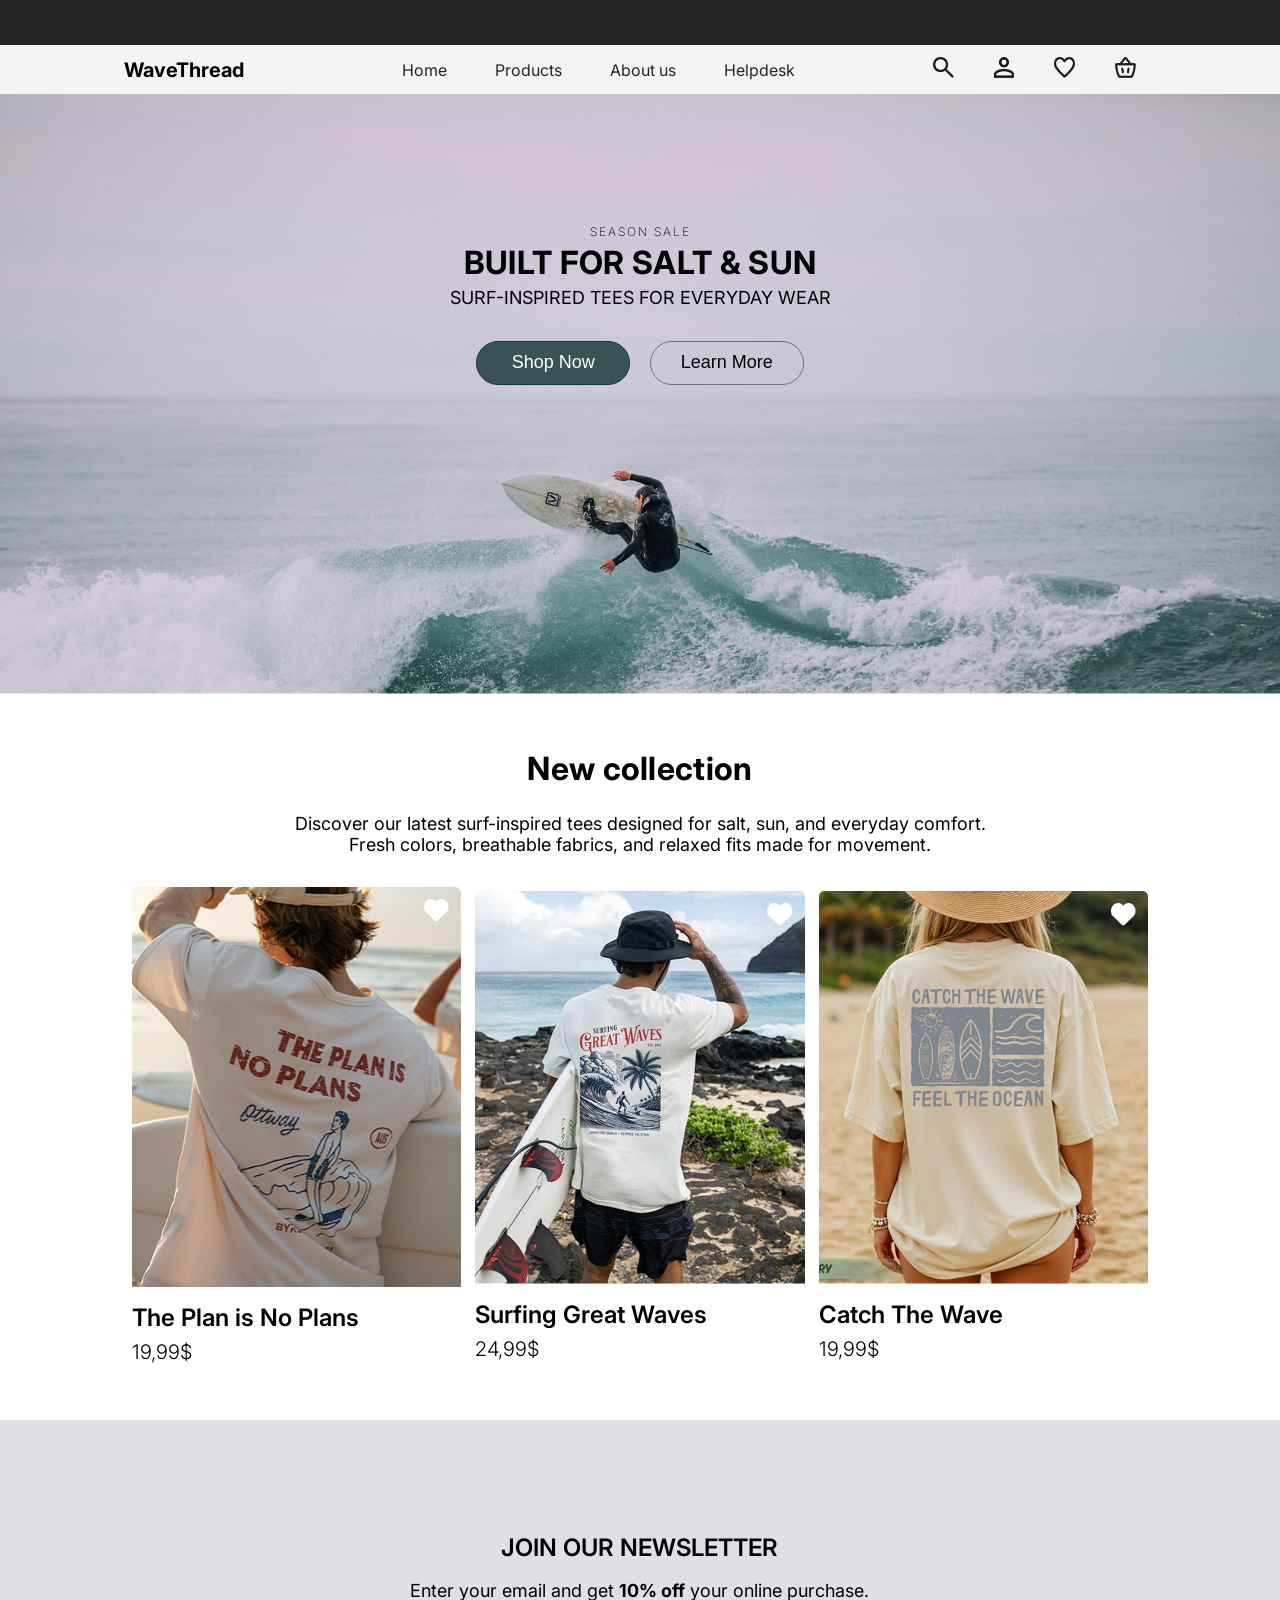
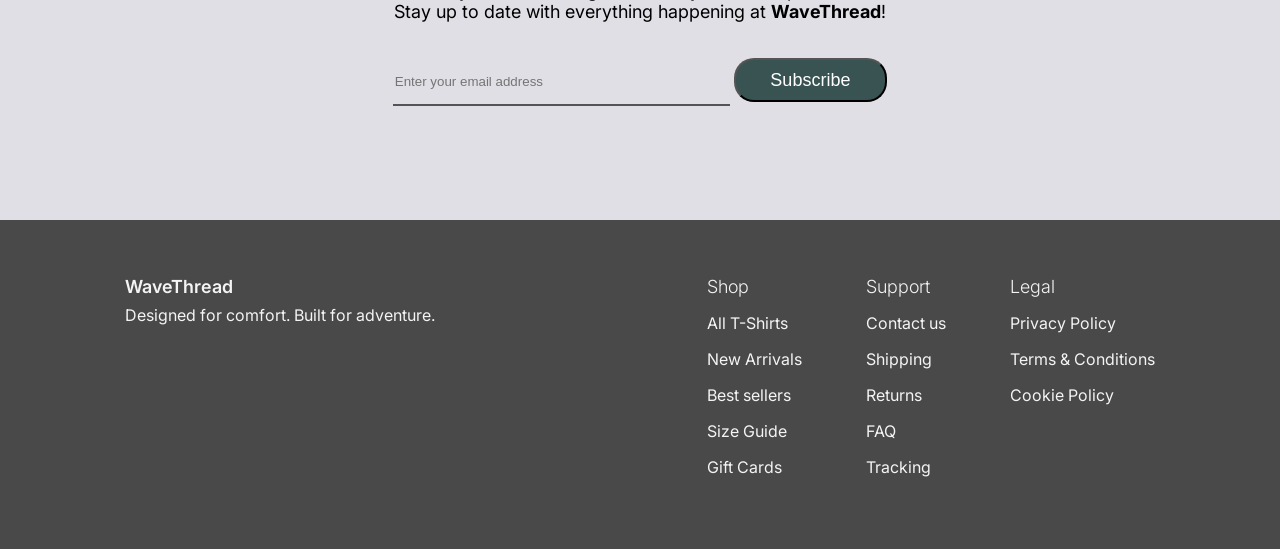
==== index.html @ 22cf1d7d "Fixed Hamburger Menu + Separate the JS file" ====
<!DOCTYPE html>
<html lang="en">
  <head>
    <meta charset="UTF-8" />
    <meta name="viewport" content="width=device-width, initial-scale=1.0" />

    <!-- Fonts -->
    <link rel="preconnect" href="https://fonts.googleapis.com" />
    <link rel="preconnect" href="https://fonts.gstatic.com" crossorigin />
    <link
      href="https://fonts.googleapis.com/css2?family=Inter:ital,opsz,wght@0,14..32,100..900;1,14..32,100..900&display=swap"
      rel="stylesheet"
    />

    <link rel="stylesheet" href="/CSS/style.css" />
    <link rel="stylesheet" href="/CSS/nav_footer.css" />
    <script src="/JS/script.js" defer></script>
    <script src="/JS/hamburger.js" defer></script>
    <script src="/JS/cartPop.js" defer></script>

    <title>WaveThread</title>
  </head>
  <body>
    <header>
      <div id="black-line"></div>

      <div class="header-content">
        <p id="shop-name">WaveThread</p>

        <img
          src="/images/hamburger.png"
          alt="HamburgerMenu"
          class="hamburger-img"
          id="hamburger"
        />

        <nav>
          <ul class="nav-links">
            <li><a href="index.html">Home</a></li>
            <li><a href="products.html">Products</a></li>
            <li><a>About us</a></li>
            <li><a>Helpdesk</a></li>
          </ul>
        </nav>

        <div class="icons">
          <a href="#"
            ><img src="/images/search.png" alt="Search Icon" class="search"
          /></a>
          <a href="#"
            ><img src="/images/account.png" alt="User Account Icon"
          /></a>
          <a href="#"><img src="/images/favs.png" alt="Favourites Icon" /></a>
          <a href="#" id="cartIcon"
            ><img src="/images/cart.png" alt="Cart Icon"
          /></a>
        </div>
      </div>

      <div class="mobile-menu" id="mobileMenu">
        <ul>
          <li><a href="index.html">Home</a></li>
          <li><a href="products.html">Products</a></li>
          <li><a href="#">About us</a></li>
          <li><a href="#">Helpdesk</a></li>
          <li><a href="#">Account</a></li>
          <li><a href="#">Favourites</a></li>
          <li><a href="#">Cart</a></li>
        </ul>
      </div>
    </header>

    <div class="cart" id="cart">
      <h2>Your Cart</h2>
      <div class="cart-items">
        <p>No products yet</p>
      </div>
      <button class="viewCart">View cart ()</button>
    </div>

    <main>
      <section id="landing-page">
        <div class="hero-content">
          <!-- ChatGPT adviced me to use the image as a CSS background -->
          <p class="top-line">season sale</p>
          <h1>built for salt & sun</h1>
          <h2>surf-inspired tees for everyday wear</h2>
        </div>

        <div class="hero-buttons">
          <button class="button" id="CTA">Shop Now</button>
          <button class="button" id="secondary">Learn More</button>
        </div>
      </section>

      <section class="new-collection">
        <div class="title">
          <h1>New collection</h1>
        </div>
        <div class="description">
          <p>
            Discover our latest surf-inspired tees designed for salt, sun, and
            everyday comfort.<br />
            Fresh colors, breathable fabrics, and relaxed fits made for
            movement.
          </p>
        </div>

        <a href="product.html" class="card1 product-link">
          <div class="image-grid">
            <img class="product-img" src="/images/main_product_1.png" />
            <img class="heart-outline" src="/images/favvs.png" />
          </div>

          <h3>The Plan is No Plans</h3>
          <h4>19,99$</h4>
        </a>

        <div class="card2">
          <div class="image-grid">
            <img class="product-img" src="/images/product_1.png" />
            <img
              class="heart-outline"
              src="/images/favvs.png"
              alt="Add to favourites"
            />
          </div>

          <h3>Surfing Great Waves</h3>
          <h4>24,99$</h4>
        </div>

        <div class="card3">
          <div class="image-grid">
            <img class="product-img" src="/images/product_2.png" />
            <img
              class="heart-outline"
              src="/images/favvs.png"
              alt="Add to favourites"
            />
          </div>

          <h3>Catch The Wave</h3>
          <h4>19,99$</h4>
        </div>
      </section>

      <section class="newsletter">
        <div class="newsletter-content">
          <h2>Join our newsletter</h2>
          <p>
            Enter your email and get <b>10% off</b> your online purchase.<br />
            Stay up to date with everything happening at
            <b>WaveThread</b>!
          </p>
          <div class="input-group">
            <input
              type="email"
              placeholder="Enter your email address"
              aria-label="Email Address"
            />
            <button class="button" id="subscribe-button">Subscribe</button>
          </div>
        </div>
      </section>
    </main>

    <footer>
      <div class="footer-name">
        <h3>WaveThread</h3>
        <p>Designed for comfort. Built for adventure.</p>
      </div>

      <div id="footer-links">
        <div id="shop-links">
          <h4>Shop</h4>
          <p>All T-Shirts</p>
          <p>New Arrivals</p>
          <p>Best sellers</p>
          <p>Size Guide</p>
          <p>Gift Cards</p>
        </div>
        <div id="support-links">
          <h4>Support</h4>
          <p>Contact us</p>
          <p>Shipping</p>
          <p>Returns</p>
          <p>FAQ</p>
          <p>Tracking</p>
        </div>
        <div class="legal-links">
          <h4>Legal</h4>
          <p>Privacy Policy</p>
          <p>Terms & Conditions</p>
          <p>Cookie Policy</p>
        </div>
      </div>
    </footer>
  </body>
</html>
---- CSS/style.css ----
/* Body Style */
body {
  margin: 0;
  font-family: "Inter", sans-serif;
}

#background-image {
  width: 100%;
  height: 37.5rem;
}

/* Buttons Style */
.button {
  width: 9.6rem;
  height: 2.75rem;
  justify-content: center;
  align-items: center;
  text-align: center;
  gap: 0.6rem;
  font-size: 1.125rem;
}

#CTA {
  border-radius: 6.25rem;
  border: 0.06rem solid #073946;
  background: #395352;
  color: #ffffff;
}

#secondary {
  border-radius: 6.25rem;
  border: 0.09rem solid #6b7280;
  background-color: transparent;
}

/* Main Content Style */
#landing-page {
  height: 37.5rem;
  background-image: url("/images/background.png");
  background-size: cover;
  background-position: center;
  background-repeat: no-repeat;

  display: flex;
  flex-direction: column;
  justify-content: center;
  align-items: center;
  gap: 0.3rem;
  text-align: center;
  text-transform: uppercase;
}

.hero-content {
  margin-top: -11.2rem;
  display: flex;
  flex-direction: column;
  align-items: center;
  gap: 0.3rem;
}

.hero-buttons {
  display: flex;
  gap: 1.25rem;
  margin-top: 1.75rem;
}

.top-line {
  margin: 0;
  font-size: 0.75rem;
  letter-spacing: 0.125rem;
  font-weight: 200;
  line-height: 0.9rem;
}

h1 {
  margin: 0;
  font-size: 2rem;
  font-weight: 700;
  line-height: 2.4rem;
  font-style: normal;
  letter-spacing: 0.02rem;
}

h2 {
  margin: 0;
  font-size: 1.125rem;
  font-weight: 400;
  line-height: normal;
  font-style: normal;
  text-transform: uppercase;
}

.image-grid {
  display: grid;
  grid-template-columns: 1fr;
  width: 100%;
}

.product-img {
  width: 100%;
  height: auto;
  grid-area: 1 / 1;
}

.heart-outline {
  grid-area: 1 / 1;
  justify-self: end;
  align-self: start;
  margin: 0.75rem;
  width: 1.6rem;
  z-index: 2;
}

/* Product Cards Style */
.card1,
.card2,
.card3 {
  display: block;
  width: 20.6rem;
}

.new-collection {
  display: grid;
  place-items: center;
  grid-template-columns: repeat(3, 1fr);
  grid-template-rows: auto; /* ChatGPT advised setting rows to auto to make margin spacing easier */
  padding: 3.5rem 7.8125rem;
}

.title {
  grid-column: span 3;
  text-align: center;
  font-size: 2rem;
  margin-bottom: 1.5rem;
  height: 2.4375rem;
}

.description {
  grid-column: span 3;
  grid-row-start: 2;
  font-size: 1.125rem;
  text-align: center;
}

.description p {
  margin-top: 0;
  margin-bottom: 2rem;
}

.card1,
.card2,
.card3 {
  grid-row: span 3 / span 3;
  grid-row-start: 3;
}

.card1 h3,
.card2 h3,
.card3 h3 {
  margin: 1rem 0 0.5rem 0;
  font-size: 1.5rem;
  font-weight: 600;
  width: 15.18rem;
}

.card1 h4,
.card2 h4,
.card3 h4 {
  margin: 0;
  font-size: 1.25rem;
  font-weight: 300;
  width: 1.8125rem;
}

card1,
card2,
card3 {
  text-align: center;
  margin: auto;
}

.product-link {
  display: block;
  text-decoration: none;
  color: inherit;
}

/* Newsletter Section Style */
.newsletter {
  background-color: rgba(193, 191, 204, 0.5);
  height: 25rem;
  display: flex;
  justify-content: center;
  align-items: center;
}

.newsletter-content {
  display: flex;
  flex-direction: column;
  align-items: center;
}

.newsletter-content h2 {
  font-size: 1.5rem;
  font-weight: 600;
}

.newsletter-content p {
  font-size: 1.125rem;
  text-align: center;
}

#subscribe-button {
  border-radius: 1.25rem;
  background: #395352;
  color: #ffffff;
}

input {
  height: 2.75rem;
  width: 20.8rem;
  background-color: transparent;
  border-top: 0;
  border-left: 0;
  border-right: 0;
  margin-top: 1.125rem;
  border-color: black;
}

/* Products Page */
.products-img {
  width: 15.4rem;
  height: 18.5rem;
  border-top-right-radius: 0.3rem;
  border-top-left-radius: 0.3rem;
}

.parent {
  display: grid;
  grid-template-columns: repeat(4, 1fr);
  grid-template-rows: auto;
  gap: 2.25rem;
  padding: 2rem 7.8rem;
  place-items: center;
}

.our-products {
  grid-column: span 4;
  text-align: center;
  font-size: 2rem;
  font-weight: 500;
}

.div2 {
  grid-row: span 2;
  grid-row-start: 2;
}

.div3 {
  grid-row: span 2;
  grid-row-start: 2;
}

.div4 {
  grid-row: span 2;
  grid-row-start: 2;
}

.div5 {
  grid-row: span 2;
  grid-row-start: 2;
}

.div6 {
  grid-row: span 2;
  grid-row-start: 4;
}

.div7 {
  grid-row: span 2;
  grid-row-start: 4;
}

.div8 {
  grid-row: span 2;
  grid-row-start: 4;
}

.div9 {
  grid-row: span 2;
  grid-row-start: 4;
}

.products-img h3 {
  margin-top: 0.75rem;
  font-size: 1.125rem;
  font-weight: 600;
}

.parent h3 {
  font-size: 1.125rem;
  margin: 0.5rem 0 0.25rem 0;
  font-weight: 600;
}

.parent h4 {
  font-size: 1.125rem;
  margin: 0;
  font-weight: 300;
}

.img-container {
  position: relative;
}

.heart-outline2 {
  position: absolute;
  top: 0.6rem;
  right: 0.6rem;
  width: 1.5rem;
}

.product-card {
  display: block;
  text-decoration: none;
  color: inherit;
}

/* Product Details Page */
/* Product Photos*/
#main-photo {
  width: 21.8rem;
  height: 27.8rem;
  object-fit: cover;
  border-radius: 0.3rem;
}

.div-1 {
  display: flex;
  gap: 1.25rem;
}

.photos {
  display: flex;
  flex-direction: column;
  gap: 1.25rem;
}

.photos img {
  width: 8.4rem;
  height: 8.4rem;
  border-radius: 0.3rem;
  object-fit: cover;
  display: block;
}

/* GRIDDDDDDD */

.parent2 {
  display: grid;
  grid-template-columns: repeat(4, 1fr);
  grid-template-rows: auto;
  gap: 0.5rem;
  padding: 5.9rem 7.8rem;
}

.div-1 {
  grid-column: span 2 / span 2;
  grid-row: span 5 / span 5;
}

.div-2 {
  grid-column: 2 / span 2;
  grid-row: span 5 / span 5;
  grid-column-start: 3;
  align-self: flex-start;
  display: flex;
  flex-direction: column;
  gap: 1.5rem;
}

.div-3 {
  display: grid;
  width: 100%;
  align-items: center;
  justify-items: start;
  padding-left: 0;
}

.div-4 {
  grid-row: 3 / span 3;
  grid-row-start: 7;
}

.div-5 {
  grid-row: 3 / span 3;
  grid-row-start: 7;
}

.div-6 {
  grid-row: 3 / span 3;
  grid-row-start: 7;
}

.div-7 {
  grid-row: 3 / span 3;
  grid-row-start: 7;
}

.product-info {
  display: flex;
  flex-direction: column;
  gap: 0.5rem;
}

.product-info h2 {
  margin: 0;
  font-size: 1.5rem;
  font-weight: 600;
}

.product-info h3 {
  margin: 0;
  font-size: 1.5rem;
  font-weight: 400;
}

.product-info p {
  margin: 0;
  font-size: 1.125rem;
  font-weight: 300;
}

#add-to-cart-btn {
  border-radius: 0.3rem;
  background: #395352;
  color: #ffffff;
  width: 25.1rem;
  height: 3.75rem;
  font-size: 1.5rem;
}

.add-to-cart {
  display: flex;
  align-items: center;
  gap: 1.5rem;
}

#favs {
  width: 1.6rem;
  height: 1.5rem;
  padding: 1rem;
  border: 0.09rem solid #000;
  border-radius: 0.3rem;
}

.product-colours h4 {
  margin-bottom: 0.25rem;
  font-size: 1rem;
  font-weight: 300;
  color: #252525;
}

.colour-option {
  display: inline-flex;
  width: 2.5rem;
  height: 2.5rem;
  border-radius: 0.3rem;
  gap: 0.75rem;
  cursor: pointer;
  border: 2px solid transparent;
}

.colour-option.selected {
  border: 2px solid #000;
  box-shadow: 0 0 5px rgba(0, 0, 0, 0.3);
}

.colours {
  display: flex;
  gap: 0.75rem;
}

#red {
  background-color: #5d2a24cc;
}

#gray {
  background-color: #d7d3d2;
}

#blue {
  background-color: #1c2e3ecc;
}

#beige {
  background-color: #998b75cc;
}

.product-size h4 {
  margin-bottom: 0.25rem;
  font-size: 1rem;
  font-weight: 300;
  color: #252525;
}

.product-size {
  margin-bottom: 2.5rem;
}

.sizes {
  display: flex;
  gap: 0.75rem;
  align-items: center;
}

.size-option {
  width: 2.5rem;
  aspect-ratio: 1 / 1;
  display: flex;
  justify-content: center;
  align-items: center;
  border: 0.06rem solid #222;
  border-radius: 0.3rem;
  font-size: 1.25rem;
  font-weight: 500;
  box-sizing: border-box;
  cursor: pointer;
}

.size-option.selected {
  border: 2px solid #000;
  box-shadow: 0 0 5px rgba(0, 0, 0, 0.3);
}

.div-3 h3 {
  margin-top: 3.5rem;
  margin-bottom: 1rem;
  font-size: 1.5rem;
  font-weight: 600;
}

h3 {
  font-size: 1.125rem;
  margin: 0.5rem 0 0.25rem 0;
  font-weight: 600;
}

h4 {
  font-size: 1.125rem;
  margin: 0;
  font-weight: 300;
}

.img-container {
  position: relative;
  display: inline-block;
}

.heart-outline2 {
  position: absolute;
  top: 0.6rem;
  right: 0.6rem;
  width: 1.5rem;
  height: 1.3rem;
  padding: 0.3rem;
  border-radius: 0.3rem;
  cursor: pointer;
}

/* CART */
.cart {
  display: none;
  position: absolute;
  top: 94px;
  width: 25rem;
  height: max-content;
  background: #f4f4f4;
  right: 0px;
  box-shadow: -1px 4px 4px rgba(0, 0, 0, 0.3);
  padding: 2.5rem 1.5rem 1.5rem 1.5rem;
  border-radius: 0 0 0 0.5rem;
  z-index: 9999; /* Asked ChatGPT how to make the cart remain on top of everything else */
}

.active {
  display: none;
}

.cart h2 {
  margin: 0;
  font-size: 1.5rem;
  font-weight: 600;
  text-align: center;
}

.cart p {
  margin: 0;
  font-size: 0.8rem;
  font-weight: 300;
  text-align: center;
  margin-top: 1rem;
}

.viewCart {
  border-radius: 0.3rem;
  background: #395352;
  color: #ffffff;
  width: 100%;
  height: 3rem;
  font-size: 1rem;
  margin-top: 1.5rem;
}

/* Cart Item Layout */
.cart-item {
  display: flex;
  align-items: stretch;
  gap: 1rem;
  padding: 1rem 0;
  border-bottom: 1px solid #e5e5e5;
}

.cart-item-img {
  width: 70px;
  flex-shrink: 0;
}

.cart-item-img img {
  width: 100%;
  height: 100%;
  object-fit: cover;
  border-radius: 0.3rem;
}

.cart-item-info {
  flex: 1;
  display: flex;
  flex-direction: column;
  justify-content: flex-start;
  align-items: flex-start;
  text-align: left;
  gap: 0.3rem;
  font-size: 0.9rem;
}

.cart-item-info h4 {
  margin: 0;
  font-size: 1rem;
  font-weight: 600;
}

.remove-btn {
  align-self: flex-start;
  background: transparent;
  border: none;
  font-size: 1.2rem;
  cursor: pointer;
  padding: 0.2rem;
  transition: 0.2s ease;
}

.cart-item-info h4,
.cart-item-info p {
  margin: 0;
  text-align: left;
}
---- CSS/nav_footer.css ----
/* Navigation Style */
#black-line {
  width: 100%;
  height: 2.8rem;
  background-color: #252525;
}

a {
  text-decoration: none;
  color: #252525;
}

nav {
  font-size: 1rem;
}

.nav-links {
  list-style-type: none;
  display: flex;
  gap: 3rem;
}

#shop-name {
  font-size: 1.25rem;
  font-weight: bold;
}

.icons {
  display: flex;
}

.header-content {
  display: flex;
  align-items: center;
  justify-content: space-between;
  padding: 0 7.75rem;
  height: 3.1rem;
  background-color: #f4f4f4;
}

.icons img {
  width: 1.3rem;
  height: 1.3rem;
  padding: 1.25rem;
}

.hamburger-img {
  display: none;
}

.mobile-menu {
  display: none;
}

/* Footer Style */
.footer-name,
#footer-links {
  display: flex;
  flex-direction: row;
}

footer {
  background-color: #494949;
  color: #f4f4f4;
  padding: 3.5rem 7.8rem;

  display: grid;
  grid-template-columns: 1fr auto;
  align-items: start;
}

.footer-name h3 {
  margin-bottom: 0.5rem;
}

.footer-name {
  display: flex;
  flex-direction: column;
  gap: 0.5rem;
}

.footer-name h3,
.footer-name p {
  margin: 0;
}

#footer-links {
  display: grid;
  grid-template-columns: repeat(3, max-content);
  gap: 4rem;
  justify-self: end;
}

/* RESPONSIVE DESIGN */

@media screen and (max-width: 1125px) {
  /* Nav Style */
  #black-line {
    width: 100%;
    height: 2.5rem;
    background-color: #252525;
  }

  nav {
    font-size: 0.9rem;
  }

  #shop-name {
    font-size: 1.1rem;
    font-weight: bold;
  }

  .nav-links {
    list-style-type: none;
    display: flex;
    gap: 2.5rem;
  }

  .icons img {
    width: 1.1rem;
    height: 1.1rem;
    padding: 1rem;
  }

  .header-content {
    display: flex;
    align-items: center;
    justify-content: space-between;
    padding: 0 5.75rem;
    height: 2.8rem;
    background-color: #f4f4f4;
  }

  .hamburger-img {
    display: none;
  }

  /* Footer Style */
  footer {
    padding: 2.8rem 5.75rem;
  }

  .footer-name {
    display: flex;
    flex-direction: column;
    gap: 0.4rem;
    width: fit-content;
  }

  .footer-name h3 {
    font-size: 0.9rem;
  }

  .footer-name p {
    font-size: 0.8rem;
  }

  #footer-links {
    display: grid;
    grid-template-columns: repeat(3, max-content);
    gap: 2rem;
    justify-self: end;
    font-size: 0.7rem;
  }

  #footer-links h4 {
    font-size: 0.9rem;
  }
}

@media screen and (max-width: 940px) {
  #black-line {
    width: 100%;
    height: 2.2rem;
    background-color: #252525;
  }

  nav {
    font-size: 0.8rem;
  }

  #shop-name {
    font-size: 0.9rem;
    font-weight: bold;
  }

  .nav-links {
    list-style-type: none;
    display: flex;
    gap: 2.3rem;
  }

  .icons img {
    width: 0.9rem;
    height: 0.9rem;
    padding: 0.8rem;
  }

  .header-content {
    display: flex;
    align-items: center;
    justify-content: space-between;
    padding: 0 4.5rem;
    height: 2.4rem;
    background-color: #f4f4f4;
  }

  .hamburger-img {
    display: none;
  }

  /* Footer Style */
  footer {
    padding: 2rem 4.5rem;
  }

  .footer-name {
    display: flex;
    flex-direction: column;
    gap: 0.3rem;
    width: fit-content;
  }

  .footer-name h3 {
    font-size: 0.8rem;
  }

  .footer-name p {
    font-size: 0.7rem;
  }

  #footer-links {
    display: grid;
    grid-template-columns: repeat(3, max-content);
    gap: 2rem;
    justify-self: end;
    font-size: 0.6rem;
  }

  #footer-links h4 {
    font-size: 0.8rem;
  }
}

@media screen and (max-width: 810px) {
  #black-line {
    width: 100%;
    height: 2rem;
    background-color: #252525;
  }

  #shop-name {
    font-size: 0.9rem;
    font-weight: bold;
  }

  .header-content {
    display: flex;
    align-items: center;
    justify-content: space-between;
    padding: 0 3rem;
    height: 2.4rem;
    background-color: #f4f4f4;
  }

  .nav-links,
  .icons {
    display: none;
  }

  .hamburger-img {
    display: flex;
    width: 1.2rem;
    height: 1rem;
    margin-left: auto;
    cursor: pointer;
  }

  .mobile-menu {
    display: flex;
    flex-direction: column;
    position: absolute;
    align-items: end;
    right: 3rem;
    z-index: 9999;
  }

  .mobile-menu ul {
    list-style-type: none;
    display: flex;
    flex-direction: column;
    font-size: 0.9rem;
    gap: 1.5rem;
    background-color: #f4f4f4;
    margin: 0px;
    align-items: center;
    padding: 0 3rem 1rem 3rem;
    width: 15rem;
  }
  /* Footer Style */
  footer {
    display: flex;
    flex-direction: column;
    gap: 2rem;
    padding: 2rem 3rem;
  }

  .footer-name h3 {
    font-size: 0.9rem;
  }

  .footer-name p {
    font-size: 0.8rem;
  }

  #footer-links {
    display: grid;
    grid-template-columns: repeat(3, 1fr);
    gap: 1rem;
    width: 100%;
    font-size: 0.75rem;
  }
}
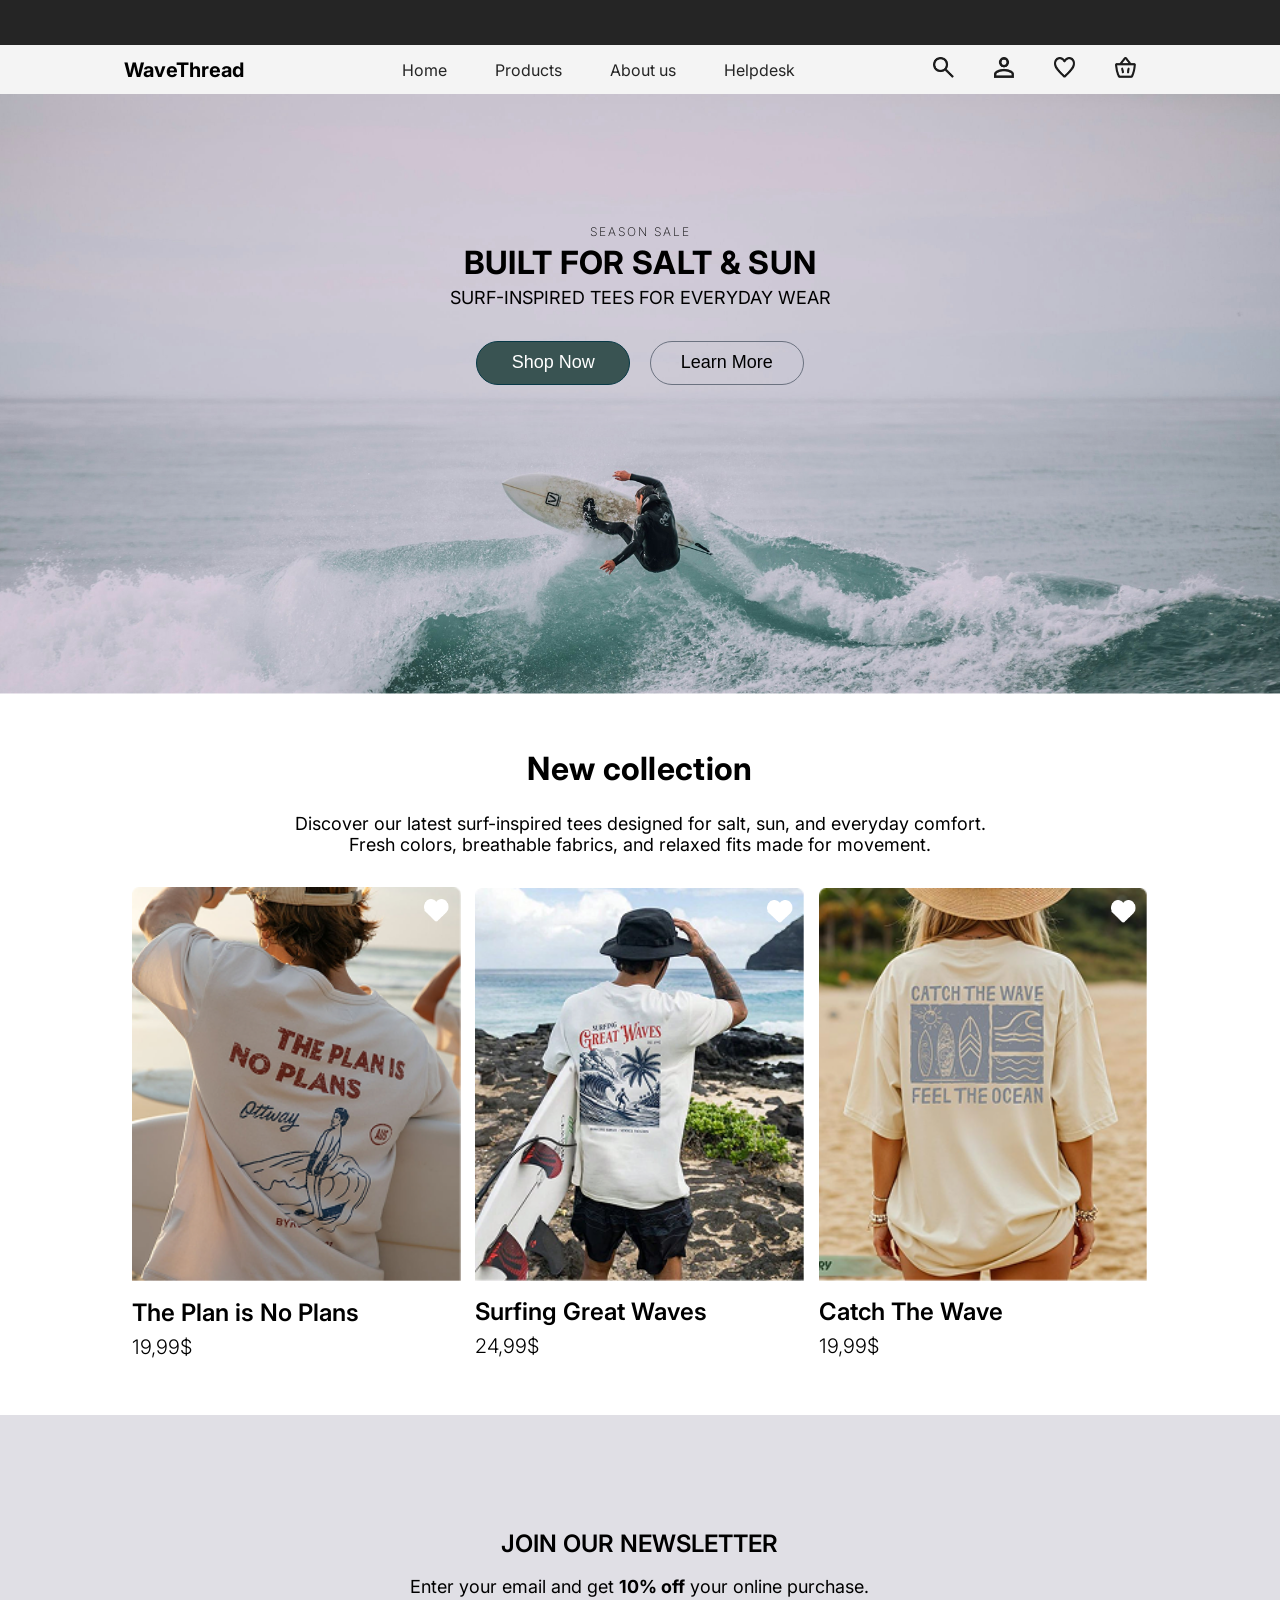
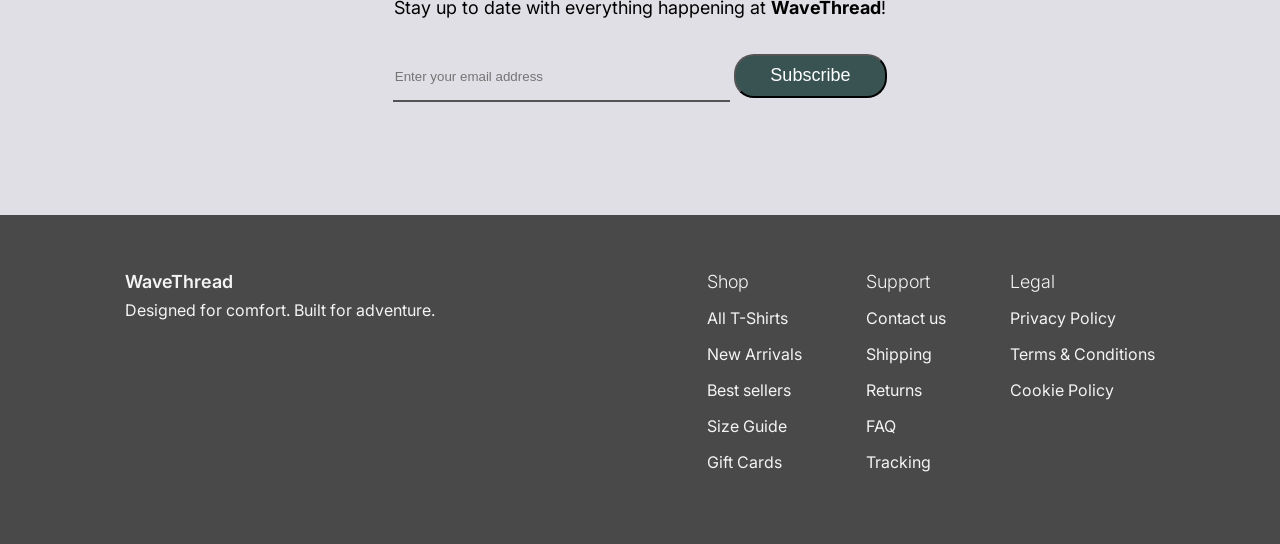
==== commit 5929cf44: "Updated the product photos" ====
--- a/index.html
+++ b/index.html
@@ -118,7 +118,7 @@
 
         <div class="card2">
           <div class="image-grid">
-            <img class="product-img" src="/images/product_1.png" />
+            <img class="product-img" src="/images/product-1.png" />
             <img
               class="heart-outline"
               src="/images/favvs.png"
@@ -132,7 +132,7 @@
 
         <div class="card3">
           <div class="image-grid">
-            <img class="product-img" src="/images/product_2.png" />
+            <img class="product-img" src="/images/product-2.png" />
             <img
               class="heart-outline"
               src="/images/favvs.png"
--- a/CSS/style.css
+++ b/CSS/style.css
@@ -225,105 +225,6 @@
   border-right: 0;
   margin-top: 1.125rem;
   border-color: black;
-}
-
-/* Products Page */
-.products-img {
-  width: 15.4rem;
-  height: 18.5rem;
-  border-top-right-radius: 0.3rem;
-  border-top-left-radius: 0.3rem;
-}
-
-.parent {
-  display: grid;
-  grid-template-columns: repeat(4, 1fr);
-  grid-template-rows: auto;
-  gap: 2.25rem;
-  padding: 2rem 7.8rem;
-  place-items: center;
-}
-
-.our-products {
-  grid-column: span 4;
-  text-align: center;
-  font-size: 2rem;
-  font-weight: 500;
-}
-
-.div2 {
-  grid-row: span 2;
-  grid-row-start: 2;
-}
-
-.div3 {
-  grid-row: span 2;
-  grid-row-start: 2;
-}
-
-.div4 {
-  grid-row: span 2;
-  grid-row-start: 2;
-}
-
-.div5 {
-  grid-row: span 2;
-  grid-row-start: 2;
-}
-
-.div6 {
-  grid-row: span 2;
-  grid-row-start: 4;
-}
-
-.div7 {
-  grid-row: span 2;
-  grid-row-start: 4;
-}
-
-.div8 {
-  grid-row: span 2;
-  grid-row-start: 4;
-}
-
-.div9 {
-  grid-row: span 2;
-  grid-row-start: 4;
-}
-
-.products-img h3 {
-  margin-top: 0.75rem;
-  font-size: 1.125rem;
-  font-weight: 600;
-}
-
-.parent h3 {
-  font-size: 1.125rem;
-  margin: 0.5rem 0 0.25rem 0;
-  font-weight: 600;
-}
-
-.parent h4 {
-  font-size: 1.125rem;
-  margin: 0;
-  font-weight: 300;
-}
-
-.img-container {
-  position: relative;
-}
-
-.heart-outline2 {
-  position: absolute;
-  top: 0.6rem;
-  right: 0.6rem;
-  width: 1.5rem;
-}
-
-.product-card {
-  display: block;
-  text-decoration: none;
-  color: inherit;
 }
 
 /* Product Details Page */
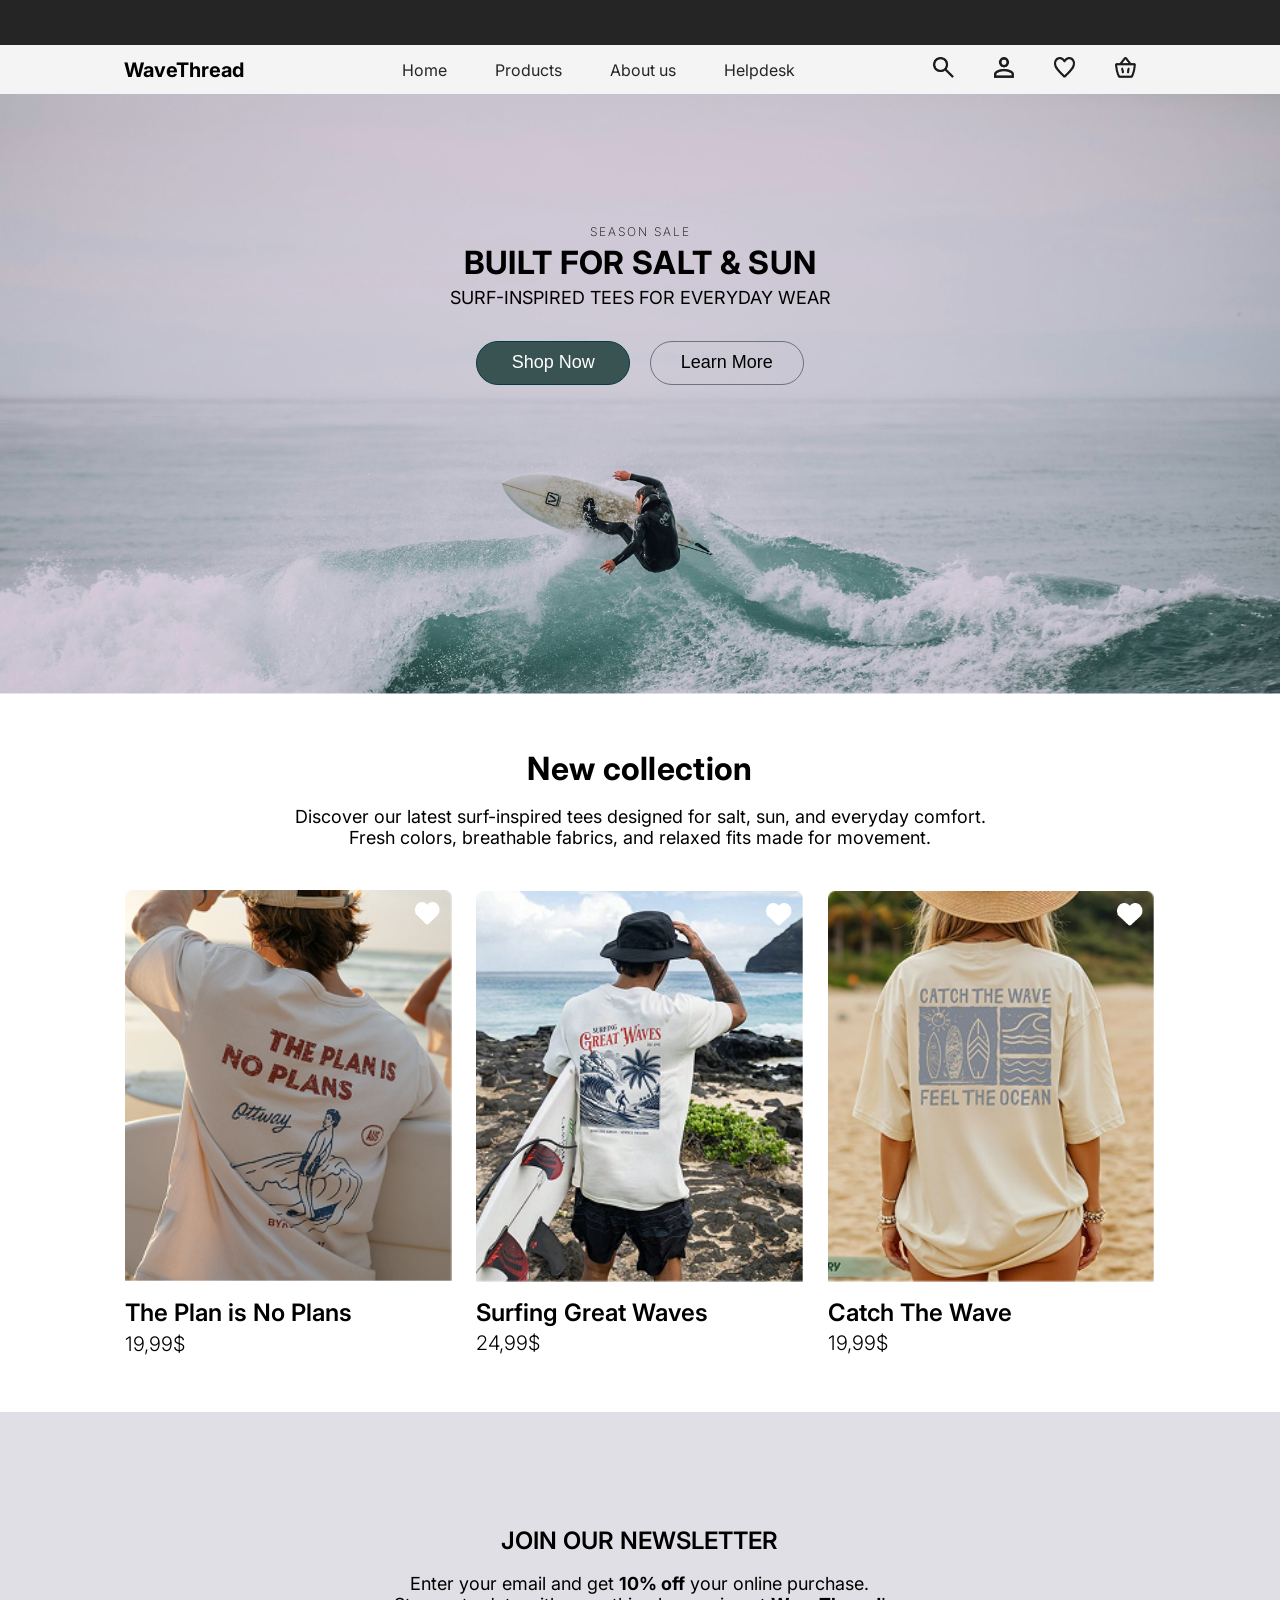
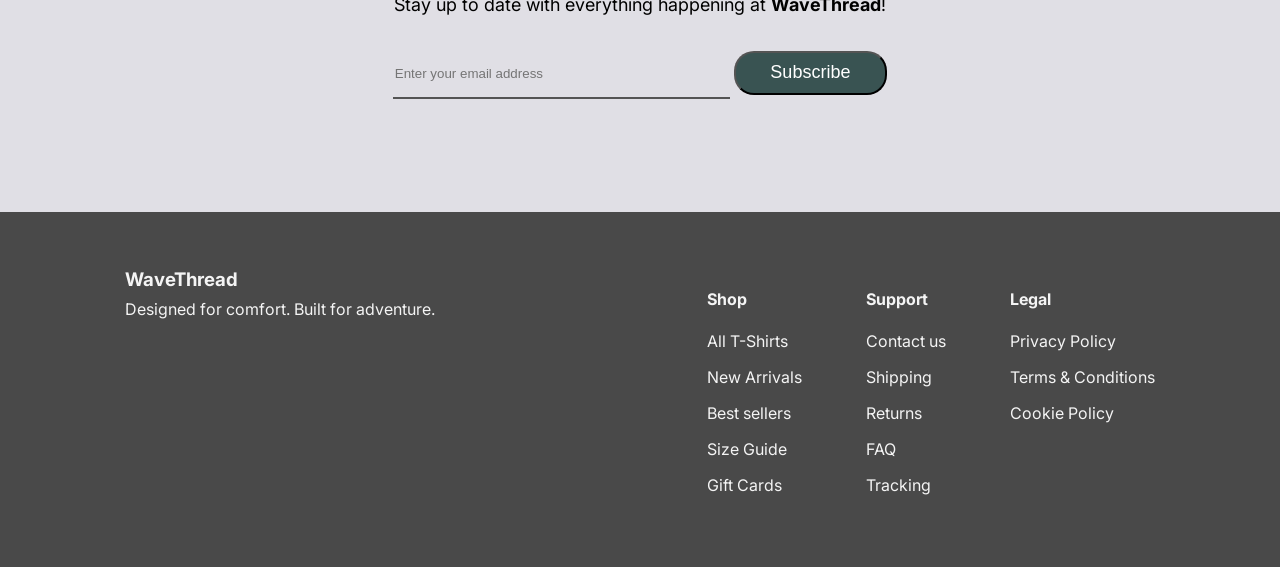
==== commit 4bd63681: "Finished Responsive design of the Main Page + Organised CSS Files" ====
--- a/index.html
+++ b/index.html
@@ -12,7 +12,7 @@
       rel="stylesheet"
     />
 
-    <link rel="stylesheet" href="/CSS/style.css" />
+    <link rel="stylesheet" href="/CSS/main.css" />
     <link rel="stylesheet" href="/CSS/nav_footer.css" />
     <script src="/JS/script.js" defer></script>
     <script src="/JS/hamburger.js" defer></script>
@@ -111,11 +111,9 @@
             <img class="product-img" src="/images/main_product_1.png" />
             <img class="heart-outline" src="/images/favvs.png" />
           </div>
-
           <h3>The Plan is No Plans</h3>
           <h4>19,99$</h4>
         </a>
-
         <div class="card2">
           <div class="image-grid">
             <img class="product-img" src="/images/product-1.png" />
@@ -125,11 +123,9 @@
               alt="Add to favourites"
             />
           </div>
-
           <h3>Surfing Great Waves</h3>
           <h4>24,99$</h4>
         </div>
-
         <div class="card3">
           <div class="image-grid">
             <img class="product-img" src="/images/product-2.png" />
@@ -139,12 +135,10 @@
               alt="Add to favourites"
             />
           </div>
-
           <h3>Catch The Wave</h3>
           <h4>19,99$</h4>
         </div>
       </section>
-
       <section class="newsletter">
         <div class="newsletter-content">
           <h2>Join our newsletter</h2>
--- a/CSS/main.css
+++ b/CSS/main.css
@@ -0,0 +1,704 @@
+/* Body Style */
+body {
+  margin: 0;
+  font-family: "Inter", sans-serif;
+}
+
+#background-image {
+  width: 100%;
+  height: 37.5rem;
+}
+
+/* Buttons Style */
+.button {
+  width: 9.6rem;
+  height: 2.75rem;
+  justify-content: center;
+  align-items: center;
+  text-align: center;
+  gap: 0.6rem;
+  font-size: 1.125rem;
+}
+
+#CTA {
+  border-radius: 6.25rem;
+  border: 0.06rem solid #073946;
+  background: #395352;
+  color: #ffffff;
+}
+
+#secondary {
+  border-radius: 6.25rem;
+  border: 0.09rem solid #6b7280;
+  background-color: transparent;
+}
+
+/* Main Content Style */
+#landing-page {
+  height: 37.5rem;
+  background-image: url("/images/background.png");
+  background-size: cover;
+  background-position: center;
+  background-repeat: no-repeat;
+
+  display: flex;
+  flex-direction: column;
+  justify-content: center;
+  align-items: center;
+  gap: 0.3rem;
+  text-align: center;
+  text-transform: uppercase;
+}
+
+.hero-content {
+  margin-top: -11.2rem;
+  display: flex;
+  flex-direction: column;
+  align-items: center;
+  gap: 0.3rem;
+}
+
+.hero-buttons {
+  display: flex;
+  gap: 1.25rem;
+  margin-top: 1.75rem;
+}
+
+.top-line {
+  margin: 0;
+  font-size: 0.75rem;
+  letter-spacing: 0.125rem;
+  font-weight: 200;
+  line-height: 0.9rem;
+}
+
+h1 {
+  margin: 0;
+  font-size: 2rem;
+  font-weight: 700;
+  line-height: 2.4rem;
+  font-style: normal;
+  letter-spacing: 0.02rem;
+}
+
+h2 {
+  margin: 0;
+  font-size: 1.125rem;
+  font-weight: 400;
+  line-height: normal;
+  font-style: normal;
+  text-transform: uppercase;
+}
+
+.image-grid {
+  display: grid;
+  grid-template-columns: 1fr;
+  width: 100%;
+}
+
+.product-img {
+  width: 100%;
+  height: auto;
+  grid-area: 1 / 1;
+}
+
+.heart-outline {
+  grid-area: 1 / 1;
+  justify-self: end;
+  align-self: start;
+  margin: 0.75rem;
+  width: 1.6rem;
+  z-index: 2;
+}
+
+/* Product Cards Style */
+.card1,
+.card2,
+.card3 {
+  display: block;
+  width: 100%;
+}
+
+.new-collection {
+  display: grid;
+  place-items: center;
+  grid-template-columns: repeat(3, 1fr);
+  grid-template-rows: auto; /* ChatGPT advised setting rows to auto to make margin spacing easier */
+  padding: 3.5rem 7.8125rem;
+  gap: 1.5rem;
+}
+
+.title {
+  grid-column: span 3;
+  text-align: center;
+  font-size: 2rem;
+  height: 2rem;
+}
+
+.description {
+  grid-column: span 3;
+  font-size: 1.125rem;
+  text-align: center;
+  display: inline;
+}
+
+.description p {
+  margin-top: 0;
+}
+
+/* .card1,
+.card2,
+.card3 {
+  grid-row: span 3;
+} */
+
+.card1 h3,
+.card2 h3,
+.card3 h3 {
+  margin: 1rem 0 0.3rem 0;
+  font-size: 1.5rem;
+  font-weight: 600;
+  text-align: left;
+}
+
+.card1 h4,
+.card2 h4,
+.card3 h4 {
+  margin: 0;
+  font-size: 1.25rem;
+  font-weight: 300;
+  width: 1.8125rem;
+}
+
+.product-link {
+  display: block;
+  text-decoration: none;
+  color: inherit;
+}
+
+/* Newsletter Section Style */
+.newsletter {
+  background-color: rgba(193, 191, 204, 0.5);
+  height: 25rem;
+  display: flex;
+  justify-content: center;
+  align-items: center;
+}
+
+.newsletter-content {
+  display: flex;
+  flex-direction: column;
+  align-items: center;
+}
+
+.newsletter-content h2 {
+  font-size: 1.5rem;
+  font-weight: 600;
+}
+
+.newsletter-content p {
+  font-size: 1.125rem;
+  text-align: center;
+}
+
+#subscribe-button {
+  border-radius: 1.25rem;
+  background: #395352;
+  color: #ffffff;
+}
+
+input {
+  height: 2.75rem;
+  width: 20.8rem;
+  background-color: transparent;
+  border-top: 0;
+  border-left: 0;
+  border-right: 0;
+  margin-top: 1.125rem;
+  border-color: black;
+}
+
+/* ================= */
+/* RESPONSIVE DESIGN */
+/* ================= */
+
+/* FIRST BREAKPOINT */
+@media screen and (max-width: 1125px) {
+  #landing-page {
+    height: 30rem;
+  }
+
+  .hero-content {
+    margin-top: -9rem;
+  }
+
+  .top-line {
+    font-size: 0.7rem;
+  }
+
+  h1 {
+    font-size: 1.5rem;
+    line-height: 2rem;
+  }
+
+  h2 {
+    font-size: 1rem;
+  }
+
+  .button {
+    width: 9rem;
+    height: 2.5rem;
+    gap: 0.6rem;
+    font-size: 1rem;
+  }
+
+  .hero-buttons {
+    gap: 1.25rem;
+    margin-top: 1rem;
+  }
+
+  /* GRID */
+  .new-collection {
+    padding: 3.5rem 7.8125rem;
+    gap: 1rem;
+  }
+
+  .title h1 {
+    font-size: 1.8rem;
+  }
+
+  .description {
+    font-size: 1rem;
+  }
+
+  .card1 h3,
+  .card2 h3,
+  .card3 h3 {
+    margin: 0.8rem 0 0.2rem 0;
+    font-size: 1.3rem;
+  }
+
+  .card1 h4,
+  .card2 h4,
+  .card3 h4 {
+    font-size: 1.3rem;
+  }
+
+  .heart-outline {
+    margin: 0.8rem;
+    width: 1.5rem;
+  }
+}
+
+/* SECOND BREAKPOINT  */
+@media screen and (max-width: 810px) {
+  #landing-page {
+    height: 25rem;
+  }
+
+  .hero-content {
+    margin-top: -7rem;
+  }
+
+  .top-line {
+    font-size: 0.6rem;
+  }
+
+  h1 {
+    font-size: 1.3rem;
+    line-height: 1.5rem;
+  }
+
+  h2 {
+    font-size: 0.9rem;
+  }
+
+  .button {
+    width: 8rem;
+    height: 2.3rem;
+    gap: 0.5rem;
+    font-size: 0.9rem;
+  }
+
+  .hero-buttons {
+    gap: 1rem;
+    margin-top: 0.8rem;
+  }
+}
+
+/* THIRD BREAKPOINT  */
+@media screen and (max-width: 500px) {
+  #landing-page {
+    height: 22rem;
+  }
+
+  .hero-content {
+    margin-top: -7rem;
+  }
+
+  .top-line {
+    font-size: 0.5rem;
+  }
+
+  h1 {
+    font-size: 1rem;
+    line-height: 1rem;
+  }
+
+  h2 {
+    font-size: 0.7rem;
+  }
+
+  .button {
+    width: 6rem;
+    height: 2rem;
+    gap: 0.3rem;
+    font-size: 0.8rem;
+  }
+
+  .hero-buttons {
+    gap: 0.8rem;
+    margin-top: 0.6rem;
+  }
+}
+
+/* GRID RESPONSIVE DESIGN */
+/* GRID RESPONSIVE DESIGN #1 */
+@media screen and (max-width: 1000px) {
+  /* GRID */
+  .new-collection {
+    padding: 3rem 5rem;
+    gap: 0.8rem;
+  }
+
+  .title h1 {
+    font-size: 1.5rem;
+  }
+
+  .description {
+    font-size: 0.9rem;
+  }
+
+  .card1 h3,
+  .card2 h3,
+  .card3 h3 {
+    margin: 0.8rem 0 0.1rem 0;
+    font-size: 1rem;
+  }
+
+  .card1 h4,
+  .card2 h4,
+  .card3 h4 {
+    font-size: 1rem;
+  }
+
+  .heart-outline {
+    margin: 0.7rem;
+    width: 1.2rem;
+  }
+}
+
+/* GRID RESPONSIVE DESIGN #2 */
+@media screen and (max-width: 760px) {
+  /* GRID */
+  .new-collection {
+    padding: 2rem 4.5rem;
+    gap: 0.6rem;
+  }
+
+  .title h1 {
+    font-size: 1.3rem;
+  }
+
+  .title {
+    height: 1.3rem;
+  }
+
+  .description {
+    font-size: 0.7rem;
+    height: 2rem;
+  }
+
+  .card1 h3,
+  .card2 h3,
+  .card3 h3 {
+    margin: 0.5rem 0 0.1rem 0;
+    font-size: 0.8rem;
+  }
+
+  .card1 h4,
+  .card2 h4,
+  .card3 h4 {
+    font-size: 0.8rem;
+  }
+
+  .heart-outline {
+    margin: 0.5rem;
+    width: 1rem;
+  }
+
+  .newsletter {
+    height: 17rem;
+  }
+
+  .newsletter-content h2 {
+    font-size: 1.3rem;
+    font-weight: 600;
+  }
+
+  .newsletter-content p {
+    font-size: 1rem;
+    text-align: center;
+  }
+
+  #subscribe-button {
+    border-radius: 1.25rem;
+    background: #395352;
+    color: #ffffff;
+    width: 7rem;
+    height: 2rem;
+    font-size: 0.8rem;
+  }
+
+  input {
+    height: 2rem;
+    width: 18rem;
+    margin-top: 1rem;
+    font-size: 0.7rem;
+  }
+}
+
+/* GRID RESPONSIVE DESIGN #3 */
+@media screen and (max-width: 638px) {
+  .new-collection {
+    padding: 2rem 4rem;
+    gap: 0.4rem;
+  }
+
+  .title h1 {
+    font-size: 1rem;
+  }
+
+  .title {
+    height: 1rem;
+  }
+
+  .description {
+    font-size: 0.6rem;
+    height: 1.8rem;
+  }
+
+  .card1 h3,
+  .card2 h3,
+  .card3 h3 {
+    margin: 0.5rem 0 0.1rem 0;
+    font-size: 0.7rem;
+  }
+
+  .card1 h4,
+  .card2 h4,
+  .card3 h4 {
+    font-size: 0.7rem;
+  }
+
+  .newsletter {
+    height: 15rem;
+  }
+
+  .newsletter-content h2 {
+    font-size: 1rem;
+    font-weight: 600;
+  }
+
+  .newsletter-content p {
+    font-size: 0.8rem;
+    text-align: center;
+  }
+
+  #subscribe-button {
+    border-radius: 1.25rem;
+    background: #395352;
+    color: #ffffff;
+  }
+
+  input {
+    height: 1rem;
+    width: 16rem;
+    margin-top: 0.8rem;
+  }
+}
+
+/* GRID RESPONSIVE DESIGN #4 */
+@media screen and (max-width: 510px) {
+  .card1,
+  .card2,
+  .card3 {
+    display: block;
+    width: 90%;
+  }
+
+  .new-collection {
+    grid-template-columns: 1fr;
+    padding: 2rem;
+    gap: 0.9rem;
+  }
+
+  .title,
+  .description {
+    grid-column: 1 / -1;
+  }
+
+  .description br {
+    display: none;
+  }
+
+  .description {
+    font-size: 0.75rem;
+    height: 3rem;
+    width: 100%;
+  }
+
+  .card1 h3,
+  .card2 h3,
+  .card3 h3 {
+    margin: 0.5rem 0 0.1rem 0;
+    font-size: 0.9rem;
+  }
+
+  .card1 h4,
+  .card2 h4,
+  .card3 h4 {
+    font-size: 0.9rem;
+    margin-bottom: 1rem;
+  }
+
+  .newsletter {
+    height: 18rem;
+  }
+
+  .newsletter-content h2 {
+    font-size: 0.8rem;
+  }
+
+  .newsletter-content p {
+    font-size: 0.7rem;
+  }
+
+  #subscribe-button {
+    border-radius: 1.25rem;
+    margin-top: 1rem;
+    width: 10rem;
+    height: 2rem;
+    background: #395352;
+    color: #ffffff;
+  }
+
+  input {
+    height: 2rem;
+    width: 15rem;
+    margin-top: 0.5rem;
+  }
+  .input-group {
+    display: flex;
+    flex-direction: column;
+    align-items: center;
+  }
+}
+
+/* CART */
+.cart {
+  display: none;
+  position: absolute;
+  top: 94px;
+  width: 25rem;
+  height: max-content;
+  background: #f4f4f4;
+  right: 0px;
+  box-shadow: -1px 4px 4px rgba(0, 0, 0, 0.3);
+  padding: 2.5rem 1.5rem 1.5rem 1.5rem;
+  border-radius: 0 0 0 0.5rem;
+  z-index: 9999; /* Asked ChatGPT how to make the cart remain on top of everything else */
+}
+
+.active {
+  display: none;
+}
+
+.cart h2 {
+  margin: 0;
+  font-size: 1.5rem;
+  font-weight: 600;
+  text-align: center;
+}
+
+.cart p {
+  margin: 0;
+  font-size: 0.8rem;
+  font-weight: 300;
+  text-align: center;
+  margin-top: 1rem;
+}
+
+.viewCart {
+  border-radius: 0.3rem;
+  background: #395352;
+  color: #ffffff;
+  width: 100%;
+  height: 3rem;
+  font-size: 1rem;
+  margin-top: 1.5rem;
+}
+
+/* Cart Item Layout */
+.cart-item {
+  display: flex;
+  align-items: stretch;
+  gap: 1rem;
+  padding: 1rem 0;
+  border-bottom: 1px solid #e5e5e5;
+}
+
+.cart-item-img {
+  width: 70px;
+  flex-shrink: 0;
+}
+
+.cart-item-img img {
+  width: 100%;
+  height: 100%;
+  object-fit: cover;
+  border-radius: 0.3rem;
+}
+
+.cart-item-info {
+  flex: 1;
+  display: flex;
+  flex-direction: column;
+  justify-content: flex-start;
+  align-items: flex-start;
+  text-align: left;
+  gap: 0.3rem;
+  font-size: 0.9rem;
+}
+
+.cart-item-info h4 {
+  margin: 0;
+  font-size: 1rem;
+  font-weight: 600;
+}
+
+.remove-btn {
+  align-self: flex-start;
+  background: transparent;
+  border: none;
+  font-size: 1.2rem;
+  cursor: pointer;
+  padding: 0.2rem;
+  transition: 0.2s ease;
+}
+
+.cart-item-info h4,
+.cart-item-info p {
+  margin: 0;
+  text-align: left;
+}
--- a/CSS/nav_footer.css
+++ b/CSS/nav_footer.css
@@ -1,4 +1,6 @@
-/* Navigation Style */
+/* ================ */
+/* NAVIGATION STYLE */
+/* ================ */
 #black-line {
   width: 100%;
   height: 2.8rem;
@@ -52,7 +54,9 @@
   display: none;
 }
 
-/* Footer Style */
+/* ================ */
+/* FOOTER STYLE */
+/* ================ */
 .footer-name,
 #footer-links {
   display: flex;
@@ -91,8 +95,11 @@
   justify-self: end;
 }
 
+/* ================= */
 /* RESPONSIVE DESIGN */
-
+/* ================= */
+
+/* FIRST BREAKPOINT */
 @media screen and (max-width: 1125px) {
   /* Nav Style */
   #black-line {
@@ -168,6 +175,7 @@
   }
 }
 
+/* SECOND BREAKPOINT */
 @media screen and (max-width: 940px) {
   #black-line {
     width: 100%;
@@ -242,6 +250,7 @@
   }
 }
 
+/* THIRD BREAKPOINT */
 @media screen and (max-width: 810px) {
   #black-line {
     width: 100%;
